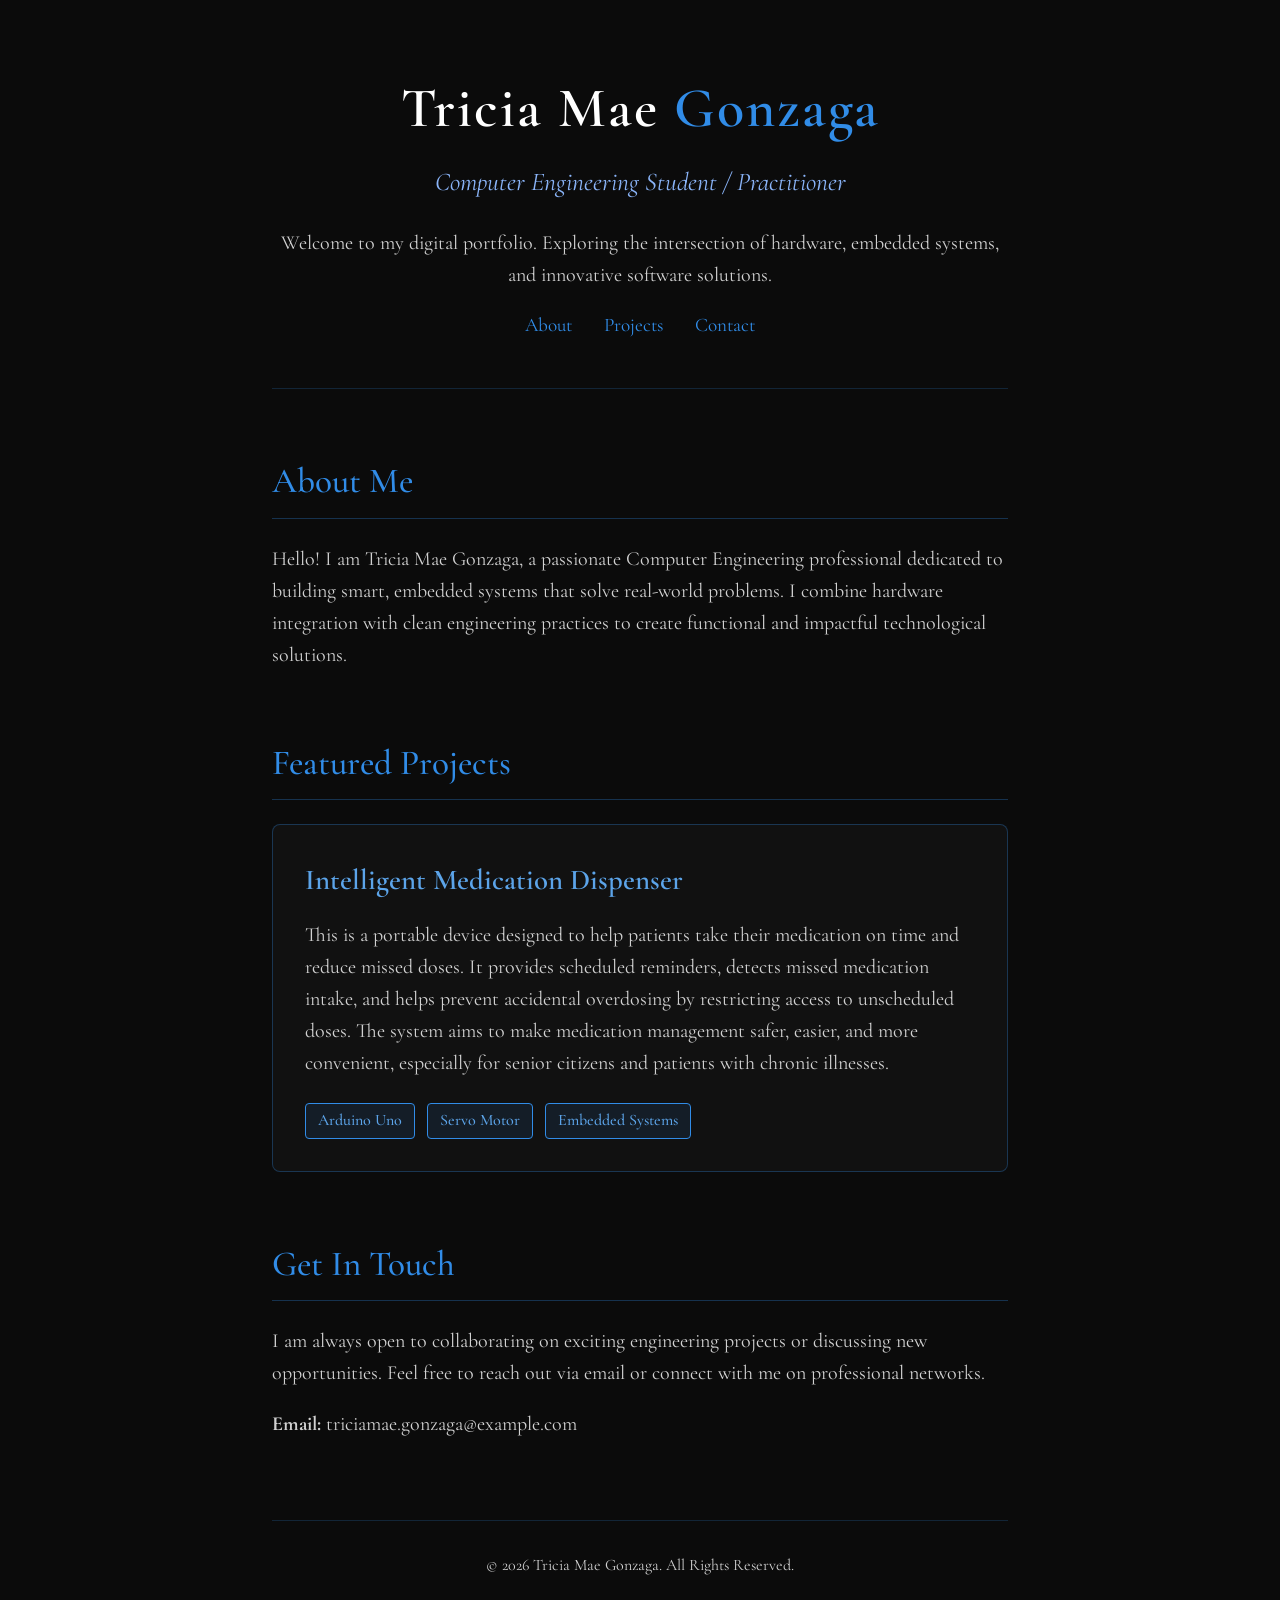
==== info.html @ 350796d2 "lalalalla This file contains the complete HTML structure for Tricia Mae Gonzaga's portfolio, includi" ====
<!DOCTYPE html>
<html lang="en">
<head>
    <meta charset="UTF-8">
    <meta name="viewport" content="width=device-width, initial-scale=1.0">
    <title>Tricia Mae Gonzaga | Portfolio</title>
    <!-- Google Fonts: Cormorant Garamond -->
    <link rel="preconnect" href="https://fonts.googleapis.com">
    <link rel="preconnect" href="https://fonts.gstatic.com" crossorigin>
    <link href="https://fonts.googleapis.com/css2?family=Cormorant+Garamond:ital,wght@0,300;0,400;0,500;0,600;0,700;1,400&display=swap" rel="stylesheet">
    
    <style>
        :root {
            --bg-dark: #0b0b0b;
            --french-blue: #318CE7; /* Vibrant French Blue optimized for dark backgrounds */
            --french-blue-light: #5ca4e9;
            --text-muted: #8ab4f8;
        }

        * {
            margin: 0;
            padding: 0;
            box-sizing: border-box;
        }

        body {
            background-color: var(--bg-dark);
            color: var(--french-blue);
            font-family: 'Cormorant Garamond', serif;
            line-height: 1.6;
            font-size: 1.25rem;
            padding: 2rem 1rem;
        }

        .container {
            max-width: 800px;
            margin: 0 auto;
            padding: 2rem;
        }

        header {
            text-align: center;
            margin-bottom: 4rem;
            border-bottom: 1px solid rgba(49, 140, 231, 0.2);
            padding-bottom: 3rem;
        }

        h1 {
            font-size: 3.5rem;
            font-weight: 600;
            letter-spacing: 2px;
            margin-bottom: 0.5rem;
            color: #ffffff;
        }

        h1 span {
            color: var(--french-blue);
        }

        .subtitle {
            font-size: 1.6rem;
            font-style: italic;
            color: var(--text-muted);
            margin-bottom: 1.5rem;
        }

        nav {
            display: flex;
            justify-content: center;
            gap: 2rem;
            margin-top: 1rem;
        }

        nav a {
            color: var(--french-blue);
            text-decoration: none;
            font-size: 1.2rem;
            transition: color 0.3s ease;
        }

        nav a:hover {
            color: var(--french-blue-light);
            text-decoration: underline;
        }

        section {
            margin-bottom: 4rem;
        }

        h2 {
            font-size: 2.2rem;
            font-weight: 500;
            margin-bottom: 1.5rem;
            border-bottom: 1px solid rgba(49, 140, 231, 0.3);
            padding-bottom: 0.5rem;
        }

        p {
            margin-bottom: 1.2rem;
            color: #d1d1d1;
        }

        .project-card {
            background: rgba(20, 20, 20, 0.7);
            border: 1px solid rgba(49, 140, 231, 0.3);
            border-radius: 8px;
            padding: 2rem;
            transition: transform 0.3s ease, border-color 0.3s ease;
        }

        .project-card:hover {
            border-color: var(--french-blue);
            transform: translateY(-3px);
        }

        .project-title {
            font-size: 1.8rem;
            font-weight: 600;
            color: var(--french-blue-light);
            margin-bottom: 1rem;
        }

        .tech-stack {
            display: flex;
            flex-wrap: wrap;
            gap: 0.75rem;
            margin-top: 1.5rem;
        }

        .badge {
            background: rgba(49, 140, 231, 0.1);
            color: var(--french-blue-light);
            border: 1px solid var(--french-blue);
            padding: 0.25rem 0.75rem;
            border-radius: 4px;
            font-size: 1rem;
            font-weight: 500;
        }

        footer {
            text-align: center;
            margin-top: 5rem;
            font-size: 1rem;
            color: var(--text-muted);
            border-top: 1px solid rgba(49, 140, 231, 0.2);
            padding-top: 2rem;
        }

        @media (max-width: 600px) {
            h1 { font-size: 2.5rem; }
            .container { padding: 1rem; }
        }
    </style>
</head>
<body>

    <div class="container">
        <!-- Header / Hero Section -->
        <header>
            <h1>Tricia Mae <span>Gonzaga</span></h1>
            <div class="subtitle">Computer Engineering Student / Practitioner</div>
            <p>Welcome to my digital portfolio. Exploring the intersection of hardware, embedded systems, and innovative software solutions.</p>
            <nav>
                <a href="#about">About</a>
                <a href="#projects">Projects</a>
                <a href="#contact">Contact</a>
            </nav>
        </header>

        <!-- About Section -->
        <section id="about">
            <h2>About Me</h2>
            <p>Hello! I am Tricia Mae Gonzaga, a passionate Computer Engineering professional dedicated to building smart, embedded systems that solve real-world problems. I combine hardware integration with clean engineering practices to create functional and impactful technological solutions.</p>
        </section>

        <!-- Projects Section -->
        <section id="projects">
            <h2>Featured Projects</h2>
            <div class="project-card">
                <div class="project-title">Intelligent Medication Dispenser</div>
                <p>This is a portable device designed to help patients take their medication on time and reduce missed doses. It provides scheduled reminders, detects missed medication intake, and helps prevent accidental overdosing by restricting access to unscheduled doses. The system aims to make medication management safer, easier, and more convenient, especially for senior citizens and patients with chronic illnesses.</p>
                
                <div class="tech-stack">
                    <span class="badge">Arduino Uno</span>
                    <span class="badge">Servo Motor</span>
                    <span class="badge">Embedded Systems</span>
                </div>
            </div>
        </section>

        <!-- Contact Section -->
        <section id="contact">
            <h2>Get In Touch</h2>
            <p>I am always open to collaborating on exciting engineering projects or discussing new opportunities. Feel free to reach out via email or connect with me on professional networks.</p>
            <p><strong>Email:</strong> triciamae.gonzaga@example.com</p>
        </section>

        <!-- Footer -->
        <footer>
            <p>&copy; 2026 Tricia Mae Gonzaga. All Rights Reserved.</p>
        </footer>
    </div>

</body>
</html>
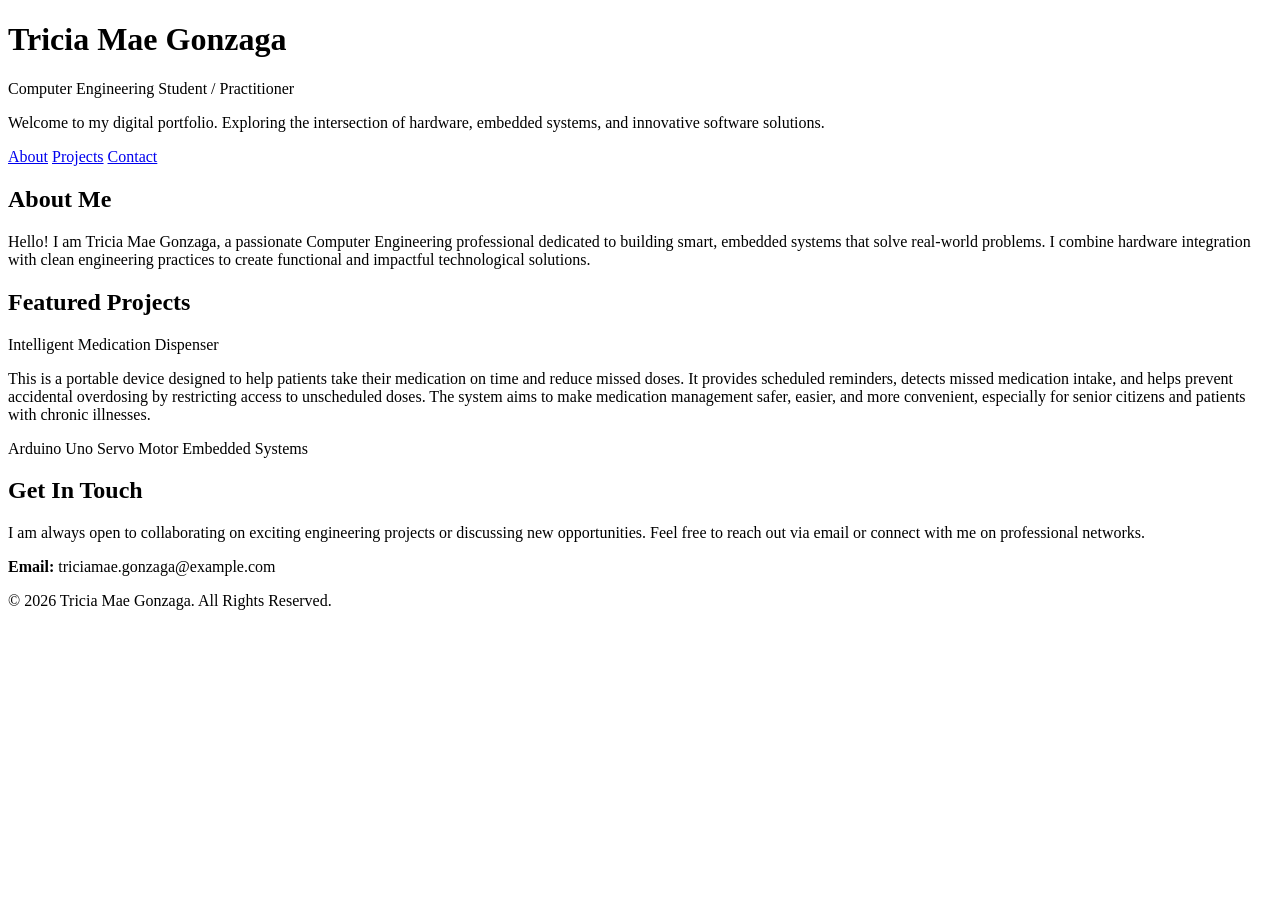
==== commit ff67af45: "acdgfdfs" ====
--- a/info.html
+++ b/info.html
@@ -4,162 +4,18 @@
     <meta charset="UTF-8">
     <meta name="viewport" content="width=device-width, initial-scale=1.0">
     <title>Tricia Mae Gonzaga | Portfolio</title>
-    <!-- Google Fonts: Cormorant Garamond -->
     <link rel="preconnect" href="https://fonts.googleapis.com">
     <link rel="preconnect" href="https://fonts.gstatic.com" crossorigin>
     <link href="https://fonts.googleapis.com/css2?family=Cormorant+Garamond:ital,wght@0,300;0,400;0,500;0,600;0,700;1,400&display=swap" rel="stylesheet">
-    
-    <style>
-        :root {
-            --bg-dark: #0b0b0b;
-            --french-blue: #318CE7; /* Vibrant French Blue optimized for dark backgrounds */
-            --french-blue-light: #5ca4e9;
-            --text-muted: #8ab4f8;
-        }
-
-        * {
-            margin: 0;
-            padding: 0;
-            box-sizing: border-box;
-        }
-
-        body {
-            background-color: var(--bg-dark);
-            color: var(--french-blue);
-            font-family: 'Cormorant Garamond', serif;
-            line-height: 1.6;
-            font-size: 1.25rem;
-            padding: 2rem 1rem;
-        }
-
-        .container {
-            max-width: 800px;
-            margin: 0 auto;
-            padding: 2rem;
-        }
-
-        header {
-            text-align: center;
-            margin-bottom: 4rem;
-            border-bottom: 1px solid rgba(49, 140, 231, 0.2);
-            padding-bottom: 3rem;
-        }
-
-        h1 {
-            font-size: 3.5rem;
-            font-weight: 600;
-            letter-spacing: 2px;
-            margin-bottom: 0.5rem;
-            color: #ffffff;
-        }
-
-        h1 span {
-            color: var(--french-blue);
-        }
-
-        .subtitle {
-            font-size: 1.6rem;
-            font-style: italic;
-            color: var(--text-muted);
-            margin-bottom: 1.5rem;
-        }
-
-        nav {
-            display: flex;
-            justify-content: center;
-            gap: 2rem;
-            margin-top: 1rem;
-        }
-
-        nav a {
-            color: var(--french-blue);
-            text-decoration: none;
-            font-size: 1.2rem;
-            transition: color 0.3s ease;
-        }
-
-        nav a:hover {
-            color: var(--french-blue-light);
-            text-decoration: underline;
-        }
-
-        section {
-            margin-bottom: 4rem;
-        }
-
-        h2 {
-            font-size: 2.2rem;
-            font-weight: 500;
-            margin-bottom: 1.5rem;
-            border-bottom: 1px solid rgba(49, 140, 231, 0.3);
-            padding-bottom: 0.5rem;
-        }
-
-        p {
-            margin-bottom: 1.2rem;
-            color: #d1d1d1;
-        }
-
-        .project-card {
-            background: rgba(20, 20, 20, 0.7);
-            border: 1px solid rgba(49, 140, 231, 0.3);
-            border-radius: 8px;
-            padding: 2rem;
-            transition: transform 0.3s ease, border-color 0.3s ease;
-        }
-
-        .project-card:hover {
-            border-color: var(--french-blue);
-            transform: translateY(-3px);
-        }
-
-        .project-title {
-            font-size: 1.8rem;
-            font-weight: 600;
-            color: var(--french-blue-light);
-            margin-bottom: 1rem;
-        }
-
-        .tech-stack {
-            display: flex;
-            flex-wrap: wrap;
-            gap: 0.75rem;
-            margin-top: 1.5rem;
-        }
-
-        .badge {
-            background: rgba(49, 140, 231, 0.1);
-            color: var(--french-blue-light);
-            border: 1px solid var(--french-blue);
-            padding: 0.25rem 0.75rem;
-            border-radius: 4px;
-            font-size: 1rem;
-            font-weight: 500;
-        }
-
-        footer {
-            text-align: center;
-            margin-top: 5rem;
-            font-size: 1rem;
-            color: var(--text-muted);
-            border-top: 1px solid rgba(49, 140, 231, 0.2);
-            padding-top: 2rem;
-        }
-
-        @media (max-width: 600px) {
-            h1 { font-size: 2.5rem; }
-            .container { padding: 1rem; }
-        }
-    </style>
+    <link rel="stylesheet" href="style.css">
 </head>
 <body>
 
     <div class="container">
-        <!-- Header / Hero Section -->
         <header>
             <h1>Tricia Mae <span>Gonzaga</span></h1>
             <div class="subtitle">Computer Engineering Student / Practitioner</div>
-            <p>Welcome to my digital portfolio. Exploring the intersection of hardware, embedded systems, and innovative software solutions.</p>
+            <p id="dynamic-greeting">Welcome to my digital portfolio. Exploring the intersection of hardware, embedded systems, and innovative software solutions.</p>
             <nav>
                 <a href="#about">About</a>
                 <a href="#projects">Projects</a>
@@ -167,13 +23,13 @@
             </nav>
         </header>
 
-        <!-- About Section -->
+    
         <section id="about">
             <h2>About Me</h2>
             <p>Hello! I am Tricia Mae Gonzaga, a passionate Computer Engineering professional dedicated to building smart, embedded systems that solve real-world problems. I combine hardware integration with clean engineering practices to create functional and impactful technological solutions.</p>
         </section>
 
-        <!-- Projects Section -->
+ 
         <section id="projects">
             <h2>Featured Projects</h2>
             <div class="project-card">
@@ -188,18 +44,20 @@
             </div>
         </section>
 
-        <!-- Contact Section -->
+       
         <section id="contact">
             <h2>Get In Touch</h2>
             <p>I am always open to collaborating on exciting engineering projects or discussing new opportunities. Feel free to reach out via email or connect with me on professional networks.</p>
             <p><strong>Email:</strong> triciamae.gonzaga@example.com</p>
         </section>
 
-        <!-- Footer -->
+    
         <footer>
             <p>&copy; 2026 Tricia Mae Gonzaga. All Rights Reserved.</p>
         </footer>
     </div>
 
+    
+    <script src="script.js"></script>
 </body>
 </html>
